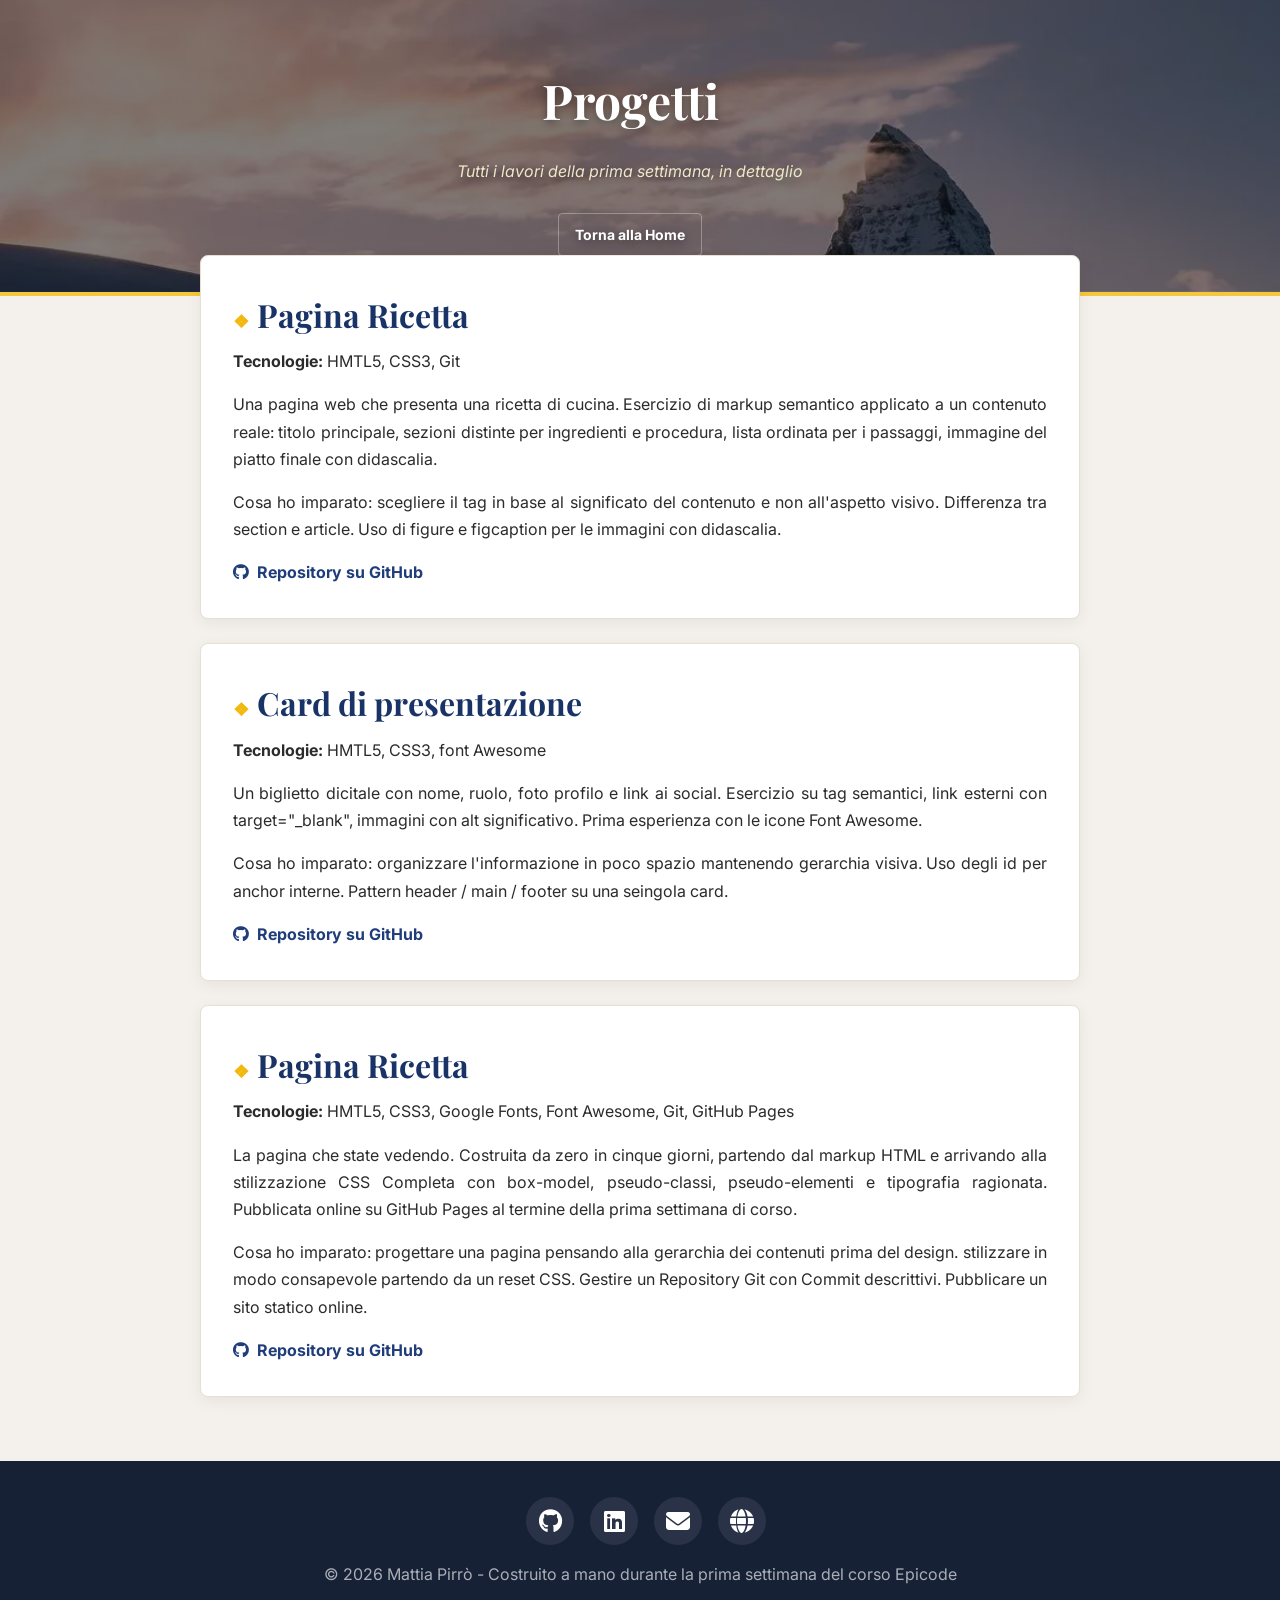
==== progetti.html @ d4b8a0d1 "Seconda pagina" ====
<!DOCTYPE html>
<html lang="it">

<head>
    <meta charset="UTF-8">
    <meta http-equiv="X-UA-Compatible" content="IE-edge">
    <meta name="viewport" content="width=device-width, initial-scale=1.0">
    <title>PROJECT WEEK 1</title>
    <link rel="stylesheet" href="assets/style.css">
    <link rel="stylesheet" href="https://cdnjs.cloudflare.com/ajax/libs/font-awesome/6.5.1/css/all.min.css">
</head>

<body>
    <header id="site-header">
        <h1>Progetti</h1>
        <p class="tagline">Tutti i lavori della prima settimana, in dettaglio</p>
        <nav>
            <ul>
                <li>
                    <a href="index.html" target="blank"></i>Torna alla Home</a>
                </li>
            </ul>
        </nav>
    </header>
    <main>
        <section class="scheda-progetto">
            <h2>Pagina Ricetta</h2>
            <p><strong>Tecnologie: </strong>HMTL5, CSS3, Git</p>
            <p>Una pagina web che presenta una ricetta di cucina. Esercizio di markup semantico applicato a un contenuto
                reale: titolo principale, sezioni distinte per ingredienti e procedura, lista ordinata per i passaggi,
                immagine del piatto finale con didascalia.
            </p>
            <p>Cosa ho imparato: scegliere il tag in base al significato del contenuto e non all'aspetto visivo.
                Differenza tra section e article. Uso di figure e figcaption per le immagini con didascalia.</p>
            <a class="git-link" href="javascript:void(0)" target="blank"><i class="fa-brands fa-github"></i>Repository
                su GitHub</a>
        </section>
        <section class="scheda-progetto">
            <h2>Card di presentazione</h2>
            <p><strong>Tecnologie: </strong>HMTL5, CSS3, font Awesome</p>
            <p>Un biglietto dicitale con nome, ruolo, foto profilo e link ai social. Esercizio su tag semantici, link
                esterni con target="_blank", immagini con alt significativo. Prima esperienza con le icone Font Awesome.
            </p>
            <p>Cosa ho imparato: organizzare l'informazione in poco spazio mantenendo gerarchia visiva. Uso degli id per
                anchor interne. Pattern header / main / footer su una seingola card.</p>
            <a class="git-link" href="javascript:void(0)" target="blank"><i class="fa-brands fa-github"></i>Repository
                su GitHub</a>
        </section>
        <section class="scheda-progetto">
            <h2>Pagina Ricetta</h2>
            <p><strong>Tecnologie: </strong>HMTL5, CSS3, Google Fonts, Font Awesome, Git, GitHub Pages</p>
            <p>La pagina che state vedendo. Costruita da zero in cinque giorni, partendo dal markup HTML e arrivando
                alla stilizzazione CSS Completa con box-model, pseudo-classi, pseudo-elementi e tipografia ragionata.
                Pubblicata online su GitHub Pages al termine della prima settimana di corso.</p>
            <p>Cosa ho imparato: progettare una pagina pensando alla gerarchia dei contenuti prima del design. stilizzare in modo consapevole partendo da un reset CSS. Gestire un Repository Git con Commit descrittivi. Pubblicare un sito statico online.</p>
            <a class="git-link" href="javascript:void(0)" target="blank"><i class="fa-brands fa-github"></i>Repository
                su GitHub</a>
        </section>
    </main>
    <footer id="site-footer">
        <div id="icons-container">
            <div class="icone">
                <i class="fa-brands fa-github"></i>
            </div>
            <div class="icone">
                <i class="fa-brands fa-linkedin"></i>
            </div>
            <div class="icone">
                <i class="fa-solid fa-envelope"></i>
            </div>
            <div class="icone">
                <i class="fa-solid fa-globe"></i>
            </div>
            <p>© 2026 Mattia Pirrò - Costruito a mano durante la prima settimana del corso Epicode</p>
        </div>
    </footer>
</body>

</html>
---- assets/style.css ----
@import url('https://fonts.googleapis.com/css2?family=Inter:ital,opsz,wght@0,14..32,100..900;1,14..32,100..900&display=swap');
@import url('https://fonts.googleapis.com/css2?family=Playfair+Display:ital,wght@0,400..900;1,400..900&display=swap');

*,
*::before,
*::after {
    box-sizing: border-box;
    margin: 0;
    padding: 0;
}

body {
    font-family: 'Inter', Arial, sans-serif;
    font-size: 16px;
    line-height: 1.7;
    color: #2b2b2b;
    background-color: #f4f1ec;
    margin: 0;
    padding: 0;
}

#site-header {
    background-image: linear-gradient(rgba(0, 0, 0, 0.5), rgba(0, 0, 0, 0.5)), url("../assets/header-bg.webp");
    background-size: cover;
    background-position: center;
    background-repeat: no-repeat;
    color: #ffffff;
    text-align: center;
    padding: 60px 20px 40px 0px;
    border-bottom: 4px solid hsl(45, 90%, 60%);
    text-shadow: 0 3px 10px rgba(0, 0, 0, 0.4);
}

#site-header h1 {
    font-family: 'Playfair Display', Georgia, serif;
    font-size: 3rem;
    font-weight: bold;
}

.tagline {
    color: #f0e7c8;
    font-style: italic;
}

#site-header p {
    margin-top: 16px;
}

#site-header nav {
    margin-top: 32px;
}

#site-header nav ul {
    padding: 0;
    margin: 0;
}

#site-header nav ul li {
    display: inline-block;
}

#site-header nav a {
    text-decoration: none;
    font-size: 14px;
    color: #ffffff;
    font-weight: bold;
    line-height: 2.5;
    padding: 12px 16px;
    margin: 0px 4px;
    border-radius: 4px;
    border: 1px solid rgba(255, 255, 255, 0.3);
}

i {
    margin-right: 8px;
}

#site-header nav a:hover {
    color: hsl(220, 60%, 25%);
    background-color: hsl(45, 90%, 60%);
    border-color: hsl(45, 90%, 60%);
}

main {
    max-width: 920px;
    margin: 0 auto;
    padding: 40px 20px;
}

main section {
    padding: 32px;
    margin-bottom: 24px;
    border: 1px solid #e6e0d3;
    border-radius: 8px;
    box-shadow: 0 4px 16px rgba(0, 0, 0, 0.06);
}

main section:first-of-type {
    margin-top: -81px;
}

h2 {
    font-family: 'Playfair Display', Georgia, serif;
    font-size: 2rem;
    color: hsl(220, 60%, 25%);
    text-align: left;
    margin-bottom: 6px;
}

h3 {
    font-family: 'Playfair Display', Georgia, serif;
    font-size: 1.5rem;
    color: hsl(220, 60%, 25%);
    text-align: left;
    margin-bottom: 6px;
}

main section h2::before {
    content: "\2756 ";
    color: hsl(45, 90%, 50%);
    font-size: 18px;
    margin-right: 8px;
}

#chiSono, .scheda-progetto {
    background-color: #ffffff;
    text-align: justify;
    height: 40%;
}

#chiSono .avatar {
    width: 150px;
    height: 150px;
    border: 5px solid hsl(45, 90%, 60%);
    border-radius: 50%;
    float: left;
    margin: 0px 24px 12px 0px;
}

#chiSono #primo-paragrafo::first-letter {
    font-family: 'Playfair Display', Georgia, serif;
    font-size: 4rem;
    font-weight: bold;
    font-style: normal;
    line-height: 1.2;
    float: left;
    margin-right: 6px;
    color: hsl(220, 60%, 30%);
}

#secondo-paragrafo {
    margin-top: 12px;
}

#competenze {
    background-color: #ffffff;
    clear: both;
}

#competenze table {
    border-collapse: collapse;
    margin-top: 16px;
    padding: 0;
}

#competenze caption {
    color: hsl(220, 30%, 40%);
    text-align: left;
}

#competenze th {
    color: hsl(220, 60%, 30%);
    text-align: left;
    background-color: #F9F5EA;
    padding: 12px 6px 12px 6px;
    border-bottom: 1px solid #ece6d8;
    width: 50%;
}

#competenze td {
    border-bottom: 1px solid #ece6d8;
    padding: 24px 12px 24px 12px;
}

#competenze i {
    color: hsl(220, 60%, 30%);
    padding-right: 6px;
}

#competenze td p {
    font-style: italic;
    color: #5c5a52;
    font-size: 14px;
}

#competenze table .contenitore {
    width: 100%;
    height: 10px;
    border-radius: 10px;
    background-color: #ece6d8;
    padding: 0;
}

#competenze table .autovalutazione {
    height: 10px;
    border-radius: 10px;
    background-color: hsl(45, 90%, 50%);
    padding: 0;
}

#primo {
    width: 80%;
}

#secondo {
    width: 80%;
}

#terzo {
    width: 50%;
}

#quarto {
    width: 20%;
}

#quinto {
    width: 20%;
}

#esperienze {
    background-color: #ffffff;
    clear: both;
}

#esperienze caption {
    color: hsl(220, 30%, 40%);
    text-align: left;
}

#esperienze table {
    border-collapse: collapse;
    margin-top: 16px;
    padding: 0;
    text-align: left;
    width: 100%;
}

#esperienze th {
    color: hsl(220, 60%, 30%);
    background-color: #F9F5EA;
    padding: 12px 6px 12px 6px;
    border-bottom: 1px solid #ece6d8;
    width: 30%;
}

#esperienze td {
    border-bottom: 1px solid #ece6d8;
    padding: 12px 6px 12px 6px;
}

#contattami {
    background-color: #ffffff;
}

#contattami p {
    margin-top: 12px;
    margin-bottom: 16px;
}

label {
    font-weight: bold;
    color: #1F3D7A;
}

input,
textarea,
select {
    font-family: 'Helvetica Neue', Arial, sans-serif;
    width: 100%;
    padding: 12px 6px 12px 12px;
    border-radius: 4px;
    background-color: #FBF8F1;
    font-size: 1.05rem;
    border: 1px solid #d6cfbf;
}

input::placeholder,
textarea::placeholder {
    font-style: italic;
    color: #a39b87;
}

input:focus,
textarea:focus,
select:focus {
    background-color: white;
    border-color: hsl(220, 60%, 30%);
}

#consenso {
    color: #2b2b2b;
    font-weight: normal;
    margin-left: 4px;
}

#recontact {
    width: 4%;
}

button {
    color: white;
    font-size: 16px;
    background-color: hsl(220, 60%, 30%);
    font-weight: bold;
    width: 15%;
    padding: 12px 30px;
    border: none;
    border-radius: 4px;
    box-shadow: 0 2px 4px rgba(0, 0, 0, 0.1);
}

button:hover {
    background-color: hsl(220, 60%, 45%);
    box-shadow: 0 4px 10px rgba(0, 0, 0, 0.18);
}

#site-footer {
    background-color: hsl(220, 40%, 15%);
    color: #ffffff;
    font-size: 0.9rem;
    text-align: center;
    height: 160px;
}

#icons-container {
    padding-top: 36px;
}

.icone {
    display: inline-block;
    border-radius: 50%;
    width: 48px;
    height: 48px;
    background-color: rgba(255, 255, 255, 0.08);
    margin-left: 12px;
}

.icone:hover {
    color: hsl(220, 60%, 20%);
    background-color: hsl(45, 90%, 60%);
}

.icone i {
    margin: auto;
    padding: 12px;
    font-size: 24px;
}

#site-footer p {
    padding-top: 16px;
    color: #aaafb7;
    font-size: 16px;
}

#progetti {
    background-color: #ffffff;
}

.project {
    margin-top: 18px;
    box-shadow: 0 2px 6px rgba(0, 0, 0, 0.08);
    padding: 20px;
}

.project a{
    display: inline-block;
    margin-top: 12px;
    color: hsl(220, 60%, 30%);
    text-decoration: none;
    font-weight: bold;
}

.project a:hover {
    color: hsl(220, 60%, 45%);
    border-bottom: 3px solid hsl(45, 90%, 50%);
}

.project:nth-of-type(odd) {
    background-color: #F9F5EA;
    border-left: 6px solid hsl(220, 60%, 30%);
    border-radius: 8px;
}

.project:nth-of-type(even) {
    background-color: #ffffff;
    border-left: 6px solid hsl(45, 90%, 50%);
    border-radius: 8px;
}

.project:first-of-type h3::after {
    content: "NEW";
    display: inline-block;
    padding: 2px 8px;
    margin-left: 12px;
    background-color: #F44A4A;
    color: #ffffff;
    font-size: 0.75rem;
    border-radius: 3px;
    vertical-align: middle;
}

#link-container {
    text-align: right;
    margin-top: 24px;
}

#link-progetti {
    color: hsl(220, 60%, 30%);
    text-decoration: none;
    padding-bottom: 2px;
    border-bottom: 3px solid hsl(45, 90%, 50%);
    border-radius: 2px;
    font-weight: bold;
}

#link-progetti:hover {
    color: hsl(220, 60%, 45%);
}

caption{
    font-style: italic;
}

.scheda-progetto p{
    margin-bottom: 16px;
}

.scheda-progetto .git-link{
    color: hsl(220, 60%, 30%);
    text-decoration: none;
    font-weight: bold;
}

.scheda-progetto .git-link:hover{
    color: hsl(220, 60%, 45%);
    border-bottom: 3px solid hsl(45, 90%, 50%);
}
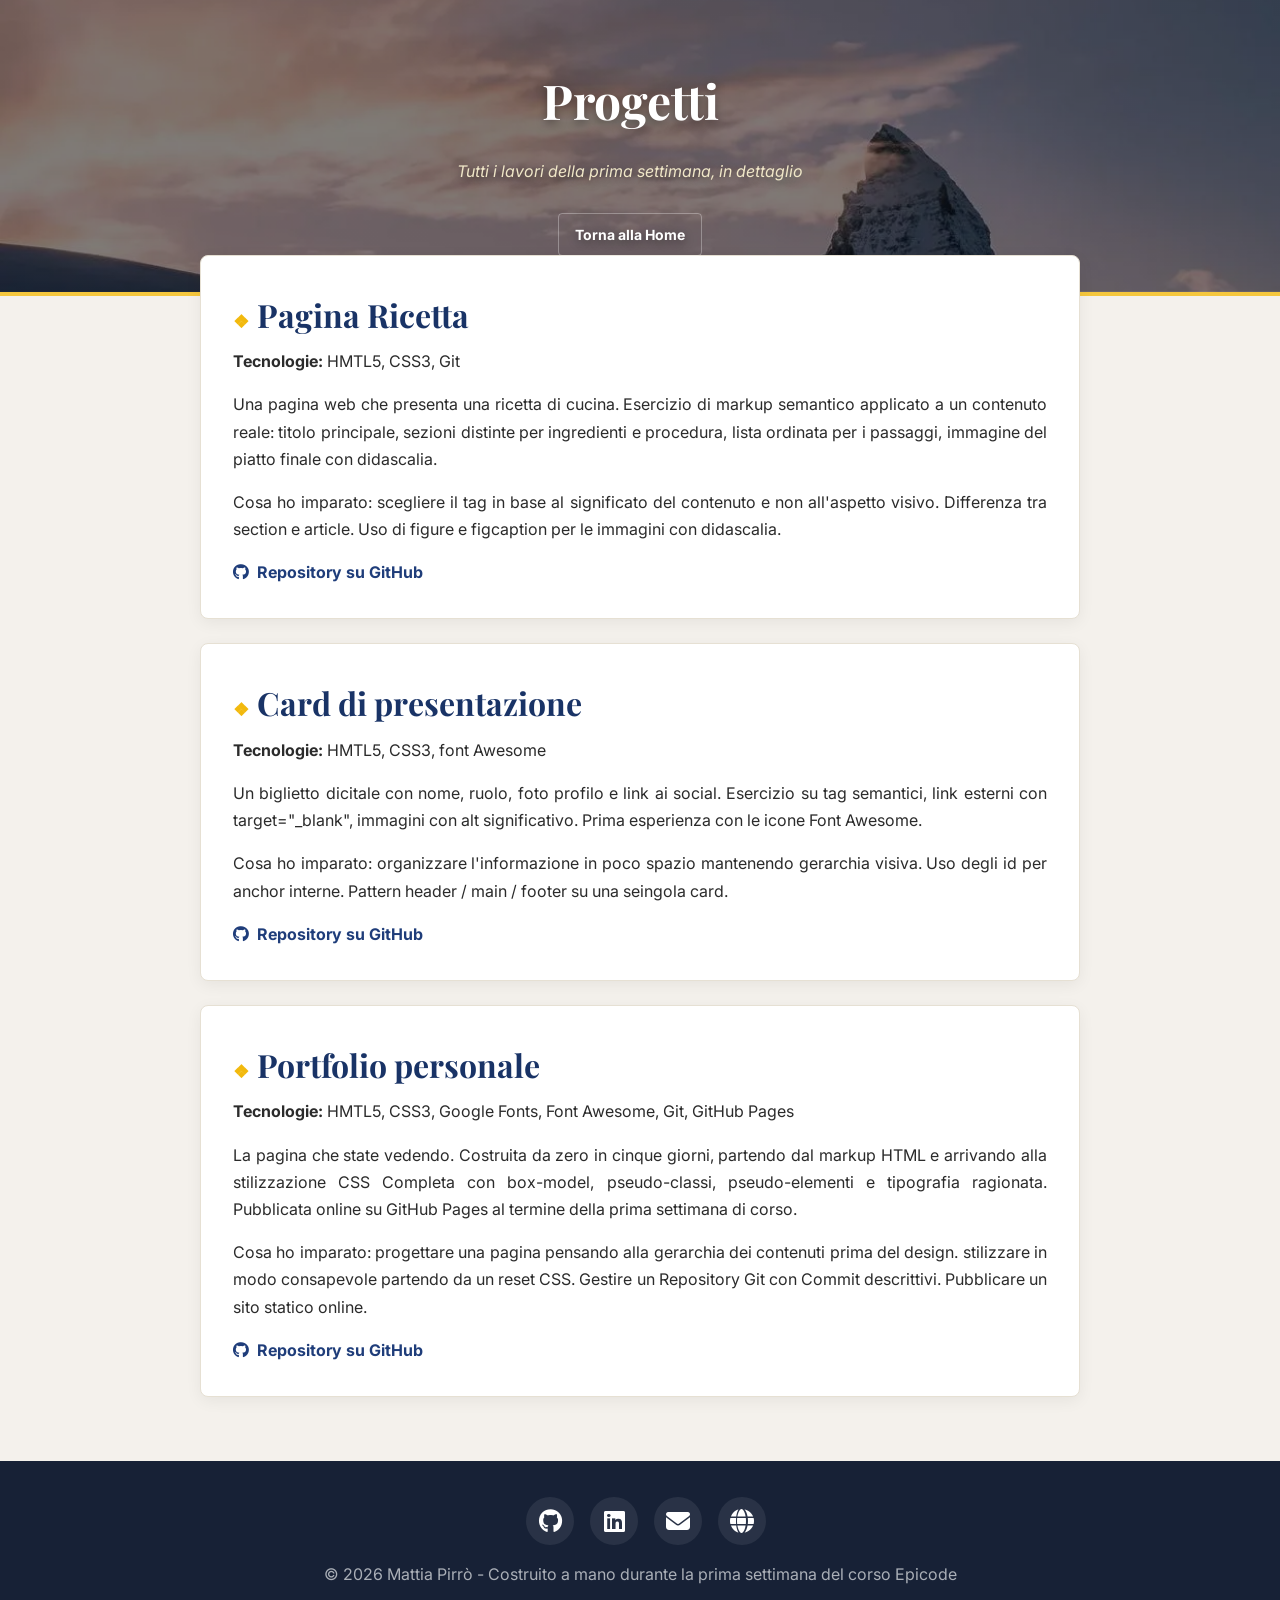
==== commit bc50a3df: "Revisione Codice - aggiunti link a github" ====
--- a/progetti.html
+++ b/progetti.html
@@ -47,29 +47,32 @@
                 su GitHub</a>
         </section>
         <section class="scheda-progetto">
-            <h2>Pagina Ricetta</h2>
+            <h2>Portfolio personale</h2>
             <p><strong>Tecnologie: </strong>HMTL5, CSS3, Google Fonts, Font Awesome, Git, GitHub Pages</p>
             <p>La pagina che state vedendo. Costruita da zero in cinque giorni, partendo dal markup HTML e arrivando
                 alla stilizzazione CSS Completa con box-model, pseudo-classi, pseudo-elementi e tipografia ragionata.
                 Pubblicata online su GitHub Pages al termine della prima settimana di corso.</p>
-            <p>Cosa ho imparato: progettare una pagina pensando alla gerarchia dei contenuti prima del design. stilizzare in modo consapevole partendo da un reset CSS. Gestire un Repository Git con Commit descrittivi. Pubblicare un sito statico online.</p>
-            <a class="git-link" href="javascript:void(0)" target="blank"><i class="fa-brands fa-github"></i>Repository
+            <p>Cosa ho imparato: progettare una pagina pensando alla gerarchia dei contenuti prima del design.
+                stilizzare in modo consapevole partendo da un reset CSS. Gestire un Repository Git con Commit
+                descrittivi. Pubblicare un sito statico online.</p>
+            <a class="git-link" href="https://github.com/mattia-pirro/PROGETTO-SETTIMANA-1" target="blank"><i
+                    class="fa-brands fa-github"></i>Repository
                 su GitHub</a>
         </section>
     </main>
     <footer id="site-footer">
         <div id="icons-container">
             <div class="icone">
-                <i class="fa-brands fa-github"></i>
+                <a href="https://github.com/mattia-pirro/PROGETTO-SETTIMANA-1"><i class="fa-brands fa-github"></i></a>
             </div>
             <div class="icone">
-                <i class="fa-brands fa-linkedin"></i>
+                </a href="javascript:void(0)" target="blank"><i class="fa-brands fa-linkedin"></i></a>
             </div>
             <div class="icone">
-                <i class="fa-solid fa-envelope"></i>
+                </a href="javascript:void(0)" target="blank"><i class="fa-solid fa-envelope"></i></a>
             </div>
             <div class="icone">
-                <i class="fa-solid fa-globe"></i>
+                </a href="javascript:void(0)" target="blank"><i class="fa-solid fa-globe"></i></a>
             </div>
             <p>© 2026 Mattia Pirrò - Costruito a mano durante la prima settimana del corso Epicode</p>
         </div>
--- a/assets/style.css
+++ b/assets/style.css
@@ -1,5 +1,9 @@
+/* Import */
+
 @import url('https://fonts.googleapis.com/css2?family=Inter:ital,opsz,wght@0,14..32,100..900;1,14..32,100..900&display=swap');
 @import url('https://fonts.googleapis.com/css2?family=Playfair+Display:ital,wght@0,400..900;1,400..900&display=swap');
+
+/* * */
 
 *,
 *::before,
@@ -8,6 +12,8 @@
     margin: 0;
     padding: 0;
 }
+
+/* Body */
 
 body {
     font-family: 'Inter', Arial, sans-serif;
@@ -18,6 +24,8 @@
     margin: 0;
     padding: 0;
 }
+
+/* Header */
 
 #site-header {
     background-image: linear-gradient(rgba(0, 0, 0, 0.5), rgba(0, 0, 0, 0.5)), url("../assets/header-bg.webp");
@@ -46,6 +54,8 @@
     margin-top: 16px;
 }
 
+/* Nav */
+
 #site-header nav {
     margin-top: 32px;
 }
@@ -80,6 +90,8 @@
     background-color: hsl(45, 90%, 60%);
     border-color: hsl(45, 90%, 60%);
 }
+
+/* Main */
 
 main {
     max-width: 920px;
@@ -122,7 +134,10 @@
     margin-right: 8px;
 }
 
-#chiSono, .scheda-progetto {
+/* ChiSono */
+
+#chiSono,
+.scheda-progetto {
     background-color: #ffffff;
     text-align: justify;
     height: 40%;
@@ -152,6 +167,8 @@
     margin-top: 12px;
 }
 
+/* Competenze */
+
 #competenze {
     background-color: #ffffff;
     clear: both;
@@ -163,9 +180,10 @@
     padding: 0;
 }
 
-#competenze caption {
+caption {
     color: hsl(220, 30%, 40%);
     text-align: left;
+    font-style: italic;
 }
 
 #competenze th {
@@ -228,6 +246,8 @@
     width: 20%;
 }
 
+/* Esperienze */
+
 #esperienze {
     background-color: #ffffff;
     clear: both;
@@ -258,6 +278,87 @@
     border-bottom: 1px solid #ece6d8;
     padding: 12px 6px 12px 6px;
 }
+
+/* Progetti */
+
+#progetti {
+    background-color: #ffffff;
+}
+
+.project {
+    margin-top: 18px;
+    box-shadow: 0 2px 6px rgba(0, 0, 0, 0.08);
+    padding: 20px;
+}
+
+.project a {
+    display: inline-block;
+    margin-top: 12px;
+    color: hsl(220, 60%, 30%);
+    text-decoration: none;
+    font-weight: bold;
+}
+
+.project a:hover {
+    color: hsl(220, 60%, 45%);
+    border-bottom: 3px solid hsl(45, 90%, 50%);
+}
+
+.project:nth-of-type(odd) {
+    background-color: #F9F5EA;
+    border-left: 6px solid hsl(220, 60%, 30%);
+    border-radius: 8px;
+}
+
+.project:nth-of-type(even) {
+    background-color: #ffffff;
+    border-left: 6px solid hsl(45, 90%, 50%);
+    border-radius: 8px;
+}
+
+.project:first-of-type h3::after {
+    content: "NEW";
+    display: inline-block;
+    padding: 2px 8px;
+    margin-left: 12px;
+    background-color: #F44A4A;
+    color: #ffffff;
+    font-size: 0.75rem;
+    border-radius: 3px;
+    vertical-align: middle;
+}
+
+.project:last-of-type h3::after {
+    content: "NEW";
+    display: inline-block;
+    padding: 2px 8px;
+    margin-left: 12px;
+    background-color: #F44A4A;
+    color: #ffffff;
+    font-size: 0.75rem;
+    border-radius: 3px;
+    vertical-align: middle;
+}
+
+#link-container {
+    text-align: right;
+    margin-top: 24px;
+}
+
+#link-progetti {
+    color: hsl(220, 60%, 30%);
+    text-decoration: none;
+    padding-bottom: 2px;
+    border-bottom: 3px solid hsl(45, 90%, 50%);
+    border-radius: 2px;
+    font-weight: bold;
+}
+
+#link-progetti:hover {
+    color: hsl(220, 60%, 45%);
+}
+
+/* Contattami */
 
 #contattami {
     background-color: #ffffff;
@@ -325,6 +426,8 @@
     box-shadow: 0 4px 10px rgba(0, 0, 0, 0.18);
 }
 
+/* Footer */
+
 #site-footer {
     background-color: hsl(220, 40%, 15%);
     color: #ffffff;
@@ -363,86 +466,33 @@
     font-size: 16px;
 }
 
-#progetti {
-    background-color: #ffffff;
-}
-
-.project {
-    margin-top: 18px;
-    box-shadow: 0 2px 6px rgba(0, 0, 0, 0.08);
-    padding: 20px;
-}
-
-.project a{
-    display: inline-block;
-    margin-top: 12px;
-    color: hsl(220, 60%, 30%);
-    text-decoration: none;
-    font-weight: bold;
-}
-
-.project a:hover {
-    color: hsl(220, 60%, 45%);
-    border-bottom: 3px solid hsl(45, 90%, 50%);
-}
-
-.project:nth-of-type(odd) {
-    background-color: #F9F5EA;
-    border-left: 6px solid hsl(220, 60%, 30%);
-    border-radius: 8px;
-}
-
-.project:nth-of-type(even) {
-    background-color: #ffffff;
-    border-left: 6px solid hsl(45, 90%, 50%);
-    border-radius: 8px;
-}
-
-.project:first-of-type h3::after {
-    content: "NEW";
-    display: inline-block;
-    padding: 2px 8px;
-    margin-left: 12px;
-    background-color: #F44A4A;
-    color: #ffffff;
-    font-size: 0.75rem;
-    border-radius: 3px;
-    vertical-align: middle;
-}
-
-#link-container {
-    text-align: right;
-    margin-top: 24px;
-}
-
-#link-progetti {
-    color: hsl(220, 60%, 30%);
-    text-decoration: none;
-    padding-bottom: 2px;
-    border-bottom: 3px solid hsl(45, 90%, 50%);
-    border-radius: 2px;
-    font-weight: bold;
-}
-
-#link-progetti:hover {
-    color: hsl(220, 60%, 45%);
-}
-
-caption{
-    font-style: italic;
-}
-
-.scheda-progetto p{
+#site-footer a {
+    color: white;
+    text-decoration: none;
+}
+
+#site-footer a:visited {
+    color: white;
+    text-decoration: none;
+}
+
+#site-footer a:hover {
+    color: hsl(220, 60%, 20%);
+}
+
+/* Pagina progetti */
+
+.scheda-progetto p {
     margin-bottom: 16px;
 }
 
-.scheda-progetto .git-link{
-    color: hsl(220, 60%, 30%);
-    text-decoration: none;
-    font-weight: bold;
-}
-
-.scheda-progetto .git-link:hover{
+.scheda-progetto .git-link {
+    color: hsl(220, 60%, 30%);
+    text-decoration: none;
+    font-weight: bold;
+}
+
+.scheda-progetto .git-link:hover {
     color: hsl(220, 60%, 45%);
     border-bottom: 3px solid hsl(45, 90%, 50%);
 }
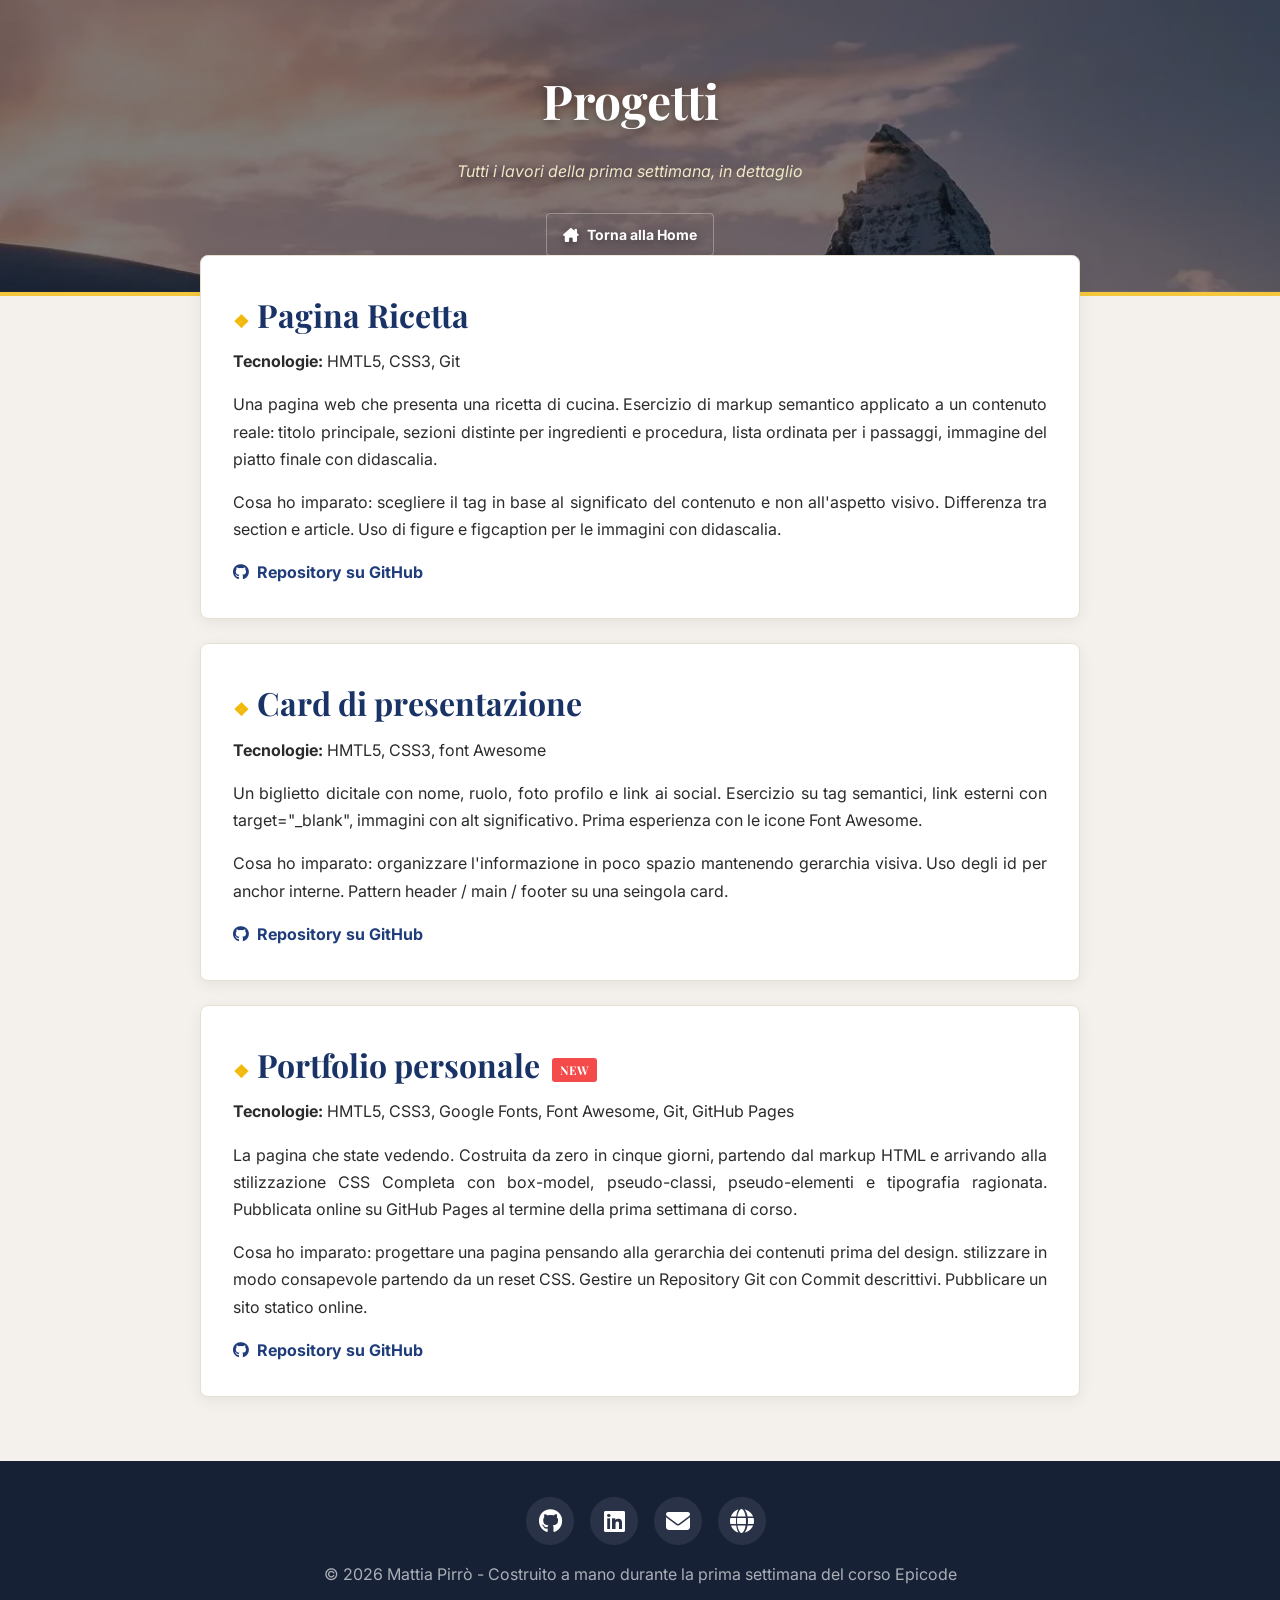
==== commit 6d3ccbf0: "Revisione codice - aggiunto bottone torna su" ====
--- a/progetti.html
+++ b/progetti.html
@@ -17,7 +17,7 @@
         <nav>
             <ul>
                 <li>
-                    <a href="index.html" target="blank"></i>Torna alla Home</a>
+                    <a href="index.html" target="blank"><i class="fa-solid fa-house-chimney"></i>Torna alla Home</a>
                 </li>
             </ul>
         </nav>
--- a/assets/style.css
+++ b/assets/style.css
@@ -3,7 +3,7 @@
 @import url('https://fonts.googleapis.com/css2?family=Inter:ital,opsz,wght@0,14..32,100..900;1,14..32,100..900&display=swap');
 @import url('https://fonts.googleapis.com/css2?family=Playfair+Display:ital,wght@0,400..900;1,400..900&display=swap');
 
-/* * */
+/* Box-sizing */
 
 *,
 *::before,
@@ -186,11 +186,11 @@
     font-style: italic;
 }
 
-#competenze th {
+#competenze th{
     color: hsl(220, 60%, 30%);
     text-align: left;
     background-color: #F9F5EA;
-    padding: 12px 6px 12px 6px;
+    padding: 12px 6px 12px 12px;
     border-bottom: 1px solid #ece6d8;
     width: 50%;
 }
@@ -314,18 +314,6 @@
     background-color: #ffffff;
     border-left: 6px solid hsl(45, 90%, 50%);
     border-radius: 8px;
-}
-
-.project:first-of-type h3::after {
-    content: "NEW";
-    display: inline-block;
-    padding: 2px 8px;
-    margin-left: 12px;
-    background-color: #F44A4A;
-    color: #ffffff;
-    font-size: 0.75rem;
-    border-radius: 3px;
-    vertical-align: middle;
 }
 
 .project:last-of-type h3::after {
@@ -426,6 +414,33 @@
     box-shadow: 0 4px 10px rgba(0, 0, 0, 0.18);
 }
 
+/* TornaSu */
+
+#button-container{
+    text-align: center;
+}
+
+#torna-su{
+    display: inline-block;
+    color: white;
+    font-size: 18px;
+    background-color: hsl(220, 60%, 30%);
+    font-weight: bold;
+    width: 20%;
+    text-align: center;
+    text-decoration: none;
+    padding: 14px 28px;
+    border: none;
+    border-radius: 6px;
+    box-shadow: 0 2px 4px rgba(0, 0, 0, 0.1);
+    margin-top: 12px;
+}
+
+#torna-su:hover{
+    background-color: hsl(220, 60%, 45%);
+    box-shadow: 0 4px 10px rgba(0, 0, 0, 0.18);
+}
+
 /* Footer */
 
 #site-footer {
@@ -495,4 +510,16 @@
 .scheda-progetto .git-link:hover {
     color: hsl(220, 60%, 45%);
     border-bottom: 3px solid hsl(45, 90%, 50%);
+}
+
+.scheda-progetto:last-of-type h2::after {
+    content: "NEW";
+    display: inline-block;
+    padding: 2px 8px;
+    margin-left: 12px;
+    background-color: #F44A4A;
+    color: #ffffff;
+    font-size: 0.75rem;
+    border-radius: 3px;
+    vertical-align: middle;
 }
